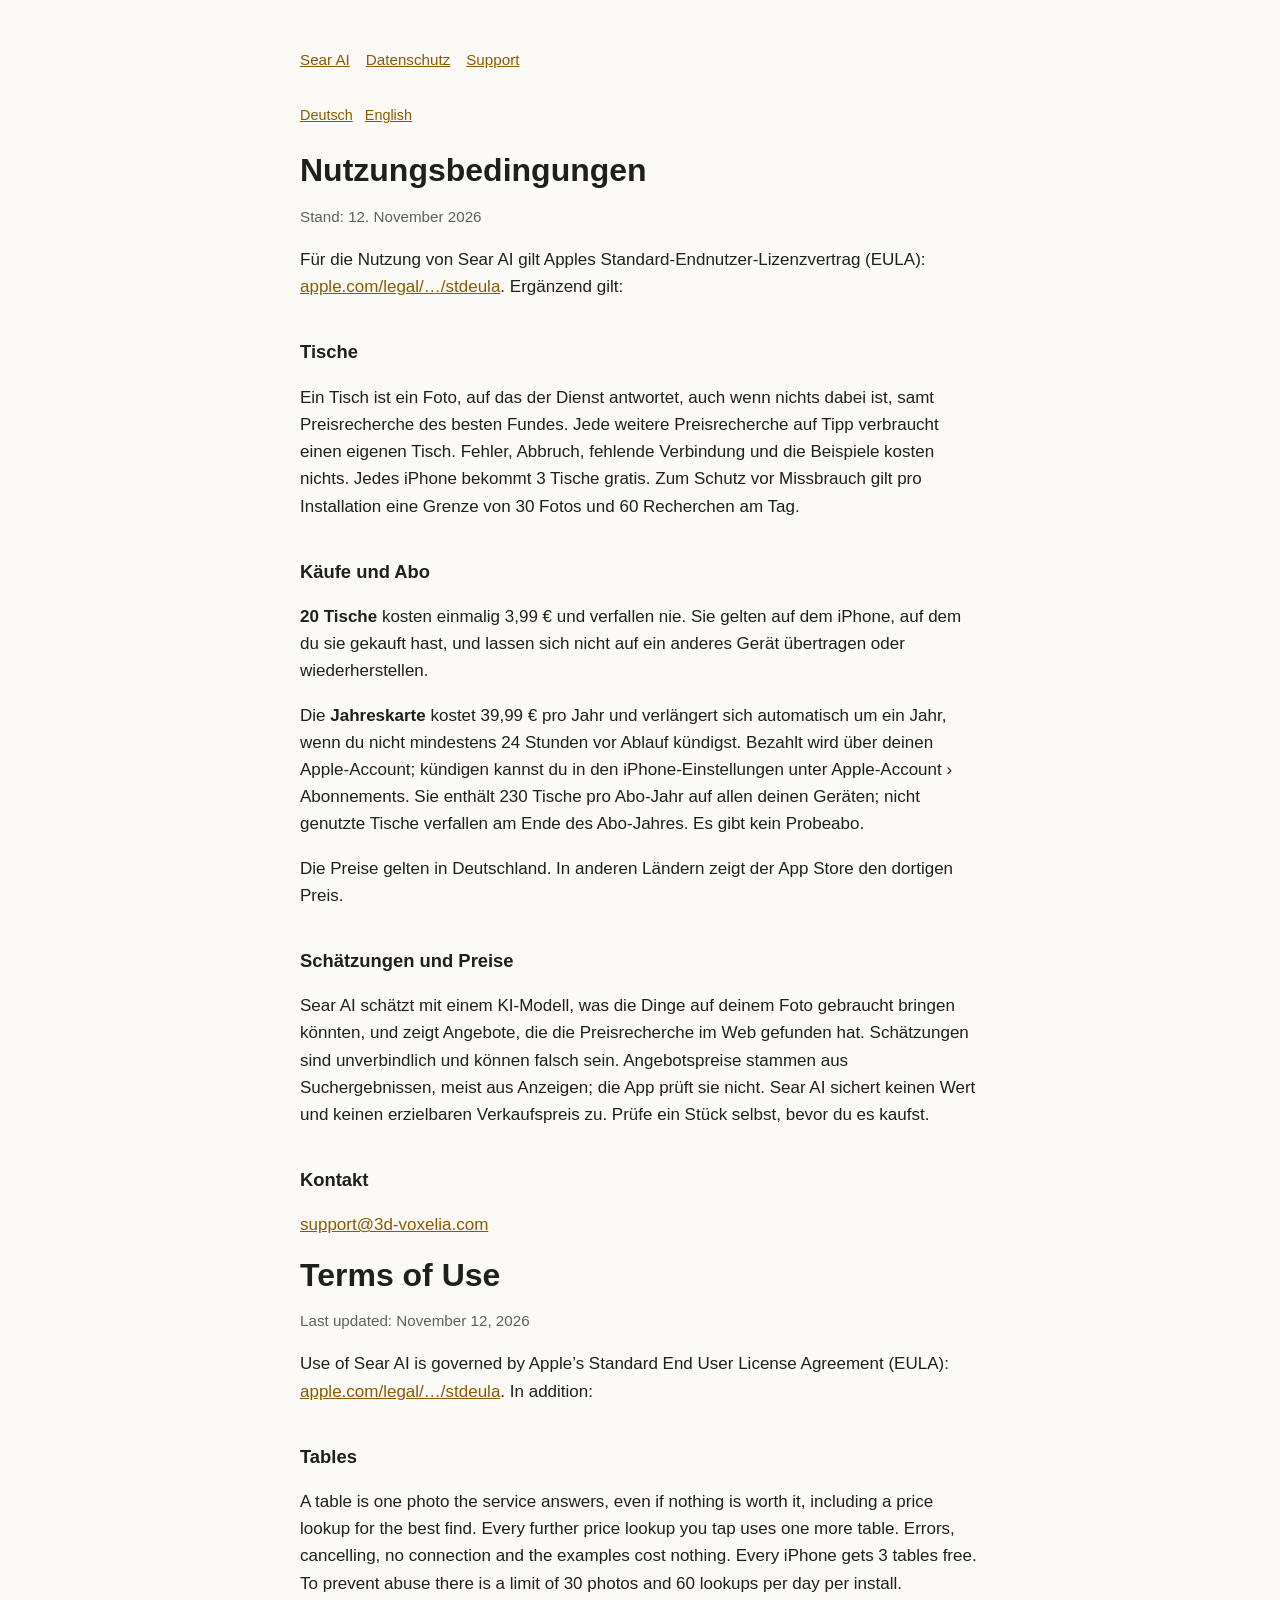
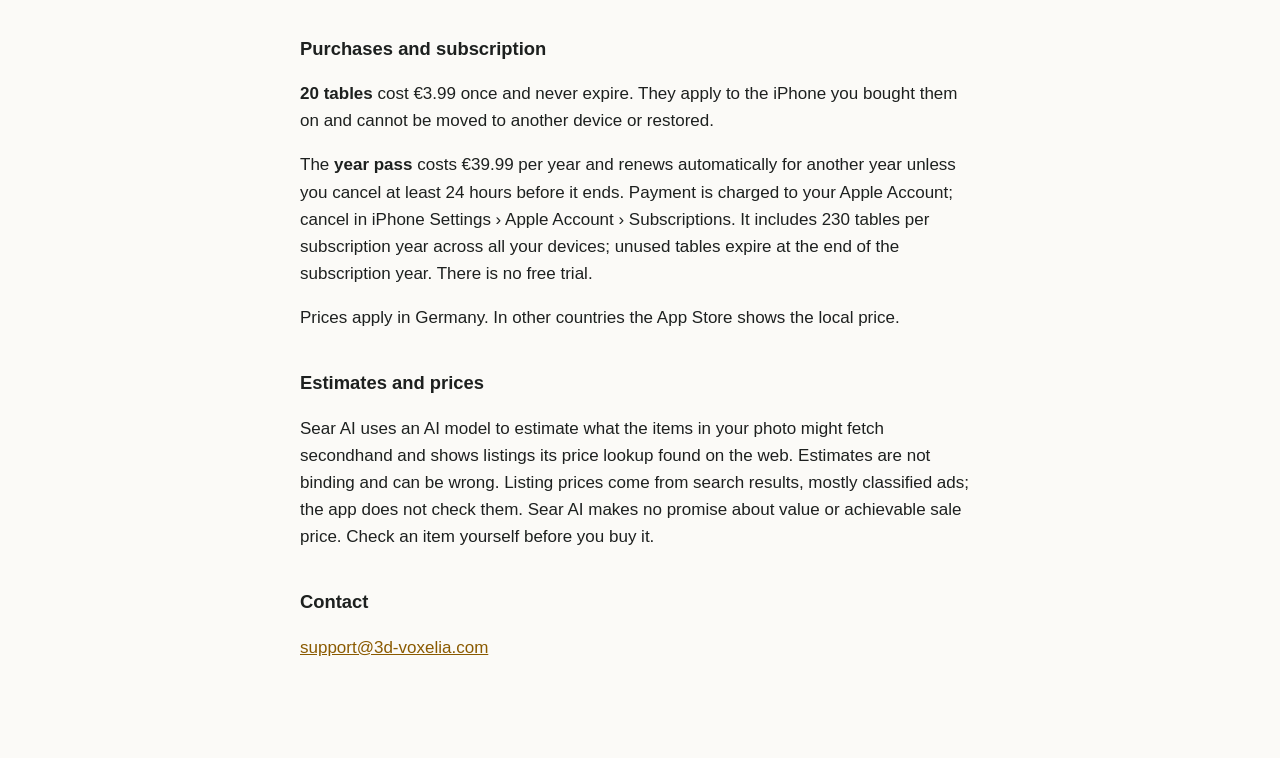
==== terms.html @ 73d8c82b "Legal-Seiten" ====
<!doctype html>
<html lang="de">
<head>
<meta charset="utf-8"><meta name="viewport" content="width=device-width,initial-scale=1">
<title>Sear AI – Nutzungsbedingungen / Terms</title><link rel="stylesheet" href="style.css">
</head>
<body><main>
<nav><a href="index.html">Sear AI</a><a href="privacy.html">Datenschutz</a><a href="support.html">Support</a></nav>
<div class="lang"><a href="#de">Deutsch</a><a href="#en">English</a></div>

<!-- Pläne: backend/src/limits.ts APPRAISE_PLANS, Schatzsucher/Core/Services/Plans.swift, Core/Data/Wallet.swift. -->
<section id="de">
<h1>Nutzungsbedingungen</h1>
<p class="muted">Stand: 12. November 2026</p>
<p>Für die Nutzung von Sear AI gilt Apples Standard-Endnutzer-Lizenzvertrag (EULA): <a href="https://www.apple.com/legal/internet-services/itunes/dev/stdeula/">apple.com/legal/…/stdeula</a>. Ergänzend gilt:</p>

<h2>Tische</h2>
<p>Ein Tisch ist ein Foto, auf das der Dienst antwortet, auch wenn nichts dabei ist, samt Preisrecherche des besten Fundes. Jede weitere Preisrecherche auf Tipp verbraucht einen eigenen Tisch. Fehler, Abbruch, fehlende Verbindung und die Beispiele kosten nichts. Jedes iPhone bekommt 3 Tische gratis. Zum Schutz vor Missbrauch gilt pro Installation eine Grenze von 30 Fotos und 60 Recherchen am Tag.</p>

<h2>Käufe und Abo</h2>
<p><strong>20 Tische</strong> kosten einmalig 3,99 € und verfallen nie. Sie gelten auf dem iPhone, auf dem du sie gekauft hast, und lassen sich nicht auf ein anderes Gerät übertragen oder wiederherstellen.</p>
<p>Die <strong>Jahreskarte</strong> kostet 39,99 € pro Jahr und verlängert sich automatisch um ein Jahr, wenn du nicht mindestens 24 Stunden vor Ablauf kündigst. Bezahlt wird über deinen Apple-Account; kündigen kannst du in den iPhone-Einstellungen unter Apple-Account › Abonnements. Sie enthält 230 Tische pro Abo-Jahr auf allen deinen Geräten; nicht genutzte Tische verfallen am Ende des Abo-Jahres. Es gibt kein Probeabo.</p>
<p>Die Preise gelten in Deutschland. In anderen Ländern zeigt der App Store den dortigen Preis.</p>

<h2>Schätzungen und Preise</h2>
<p>Sear AI schätzt mit einem KI-Modell, was die Dinge auf deinem Foto gebraucht bringen könnten, und zeigt Angebote, die die Preisrecherche im Web gefunden hat. Schätzungen sind unverbindlich und können falsch sein. Angebotspreise stammen aus Suchergebnissen, meist aus Anzeigen; die App prüft sie nicht. Sear AI sichert keinen Wert und keinen erzielbaren Verkaufspreis zu. Prüfe ein Stück selbst, bevor du es kaufst.</p>

<h2>Kontakt</h2>
<p><a href="mailto:support@3d-voxelia.com">support@3d-voxelia.com</a></p>
</section>

<section id="en">
<h1>Terms of Use</h1>
<p class="muted">Last updated: November 12, 2026</p>
<p>Use of Sear AI is governed by Apple’s Standard End User License Agreement (EULA): <a href="https://www.apple.com/legal/internet-services/itunes/dev/stdeula/">apple.com/legal/…/stdeula</a>. In addition:</p>

<h2>Tables</h2>
<p>A table is one photo the service answers, even if nothing is worth it, including a price lookup for the best find. Every further price lookup you tap uses one more table. Errors, cancelling, no connection and the examples cost nothing. Every iPhone gets 3 tables free. To prevent abuse there is a limit of 30 photos and 60 lookups per day per install.</p>

<h2>Purchases and subscription</h2>
<p><strong>20 tables</strong> cost €3.99 once and never expire. They apply to the iPhone you bought them on and cannot be moved to another device or restored.</p>
<p>The <strong>year pass</strong> costs €39.99 per year and renews automatically for another year unless you cancel at least 24 hours before it ends. Payment is charged to your Apple Account; cancel in iPhone Settings › Apple Account › Subscriptions. It includes 230 tables per subscription year across all your devices; unused tables expire at the end of the subscription year. There is no free trial.</p>
<p>Prices apply in Germany. In other countries the App Store shows the local price.</p>

<h2>Estimates and prices</h2>
<p>Sear AI uses an AI model to estimate what the items in your photo might fetch secondhand and shows listings its price lookup found on the web. Estimates are not binding and can be wrong. Listing prices come from search results, mostly classified ads; the app does not check them. Sear AI makes no promise about value or achievable sale price. Check an item yourself before you buy it.</p>

<h2>Contact</h2>
<p><a href="mailto:support@3d-voxelia.com">support@3d-voxelia.com</a></p>
</section>
</main></body>
</html>
---- style.css ----
:root{--bg:#fbfaf7;--ink:#1d201f;--muted:#5b625f;--accent:#8A5A00;--line:#e4e1da;--card:#ffffff}
@media (prefers-color-scheme:dark){:root{--bg:#121413;--ink:#ecefed;--muted:#a3aaa6;--line:#2a2e2c;--card:#1a1d1c}}
*{box-sizing:border-box}
body{margin:0;background:var(--bg);color:var(--ink);font:17px/1.6 -apple-system,BlinkMacSystemFont,"Segoe UI",sans-serif}
main{max-width:720px;margin:0 auto;padding:48px 20px 80px}
h1{font-size:2rem;line-height:1.2;margin:0 0 .25em}
h2{font-size:1.15rem;margin:2em 0 .4em}
p,li{color:var(--ink)} .muted{color:var(--muted);font-size:.95rem}
a{color:var(--accent)}
nav{display:flex;gap:16px;flex-wrap:wrap;margin-bottom:32px;font-size:.95rem}
.lang{display:flex;gap:12px;font-size:.9rem;margin:8px 0 24px}
.card{background:var(--card);border:1px solid var(--line);border-radius:14px;padding:16px 18px}
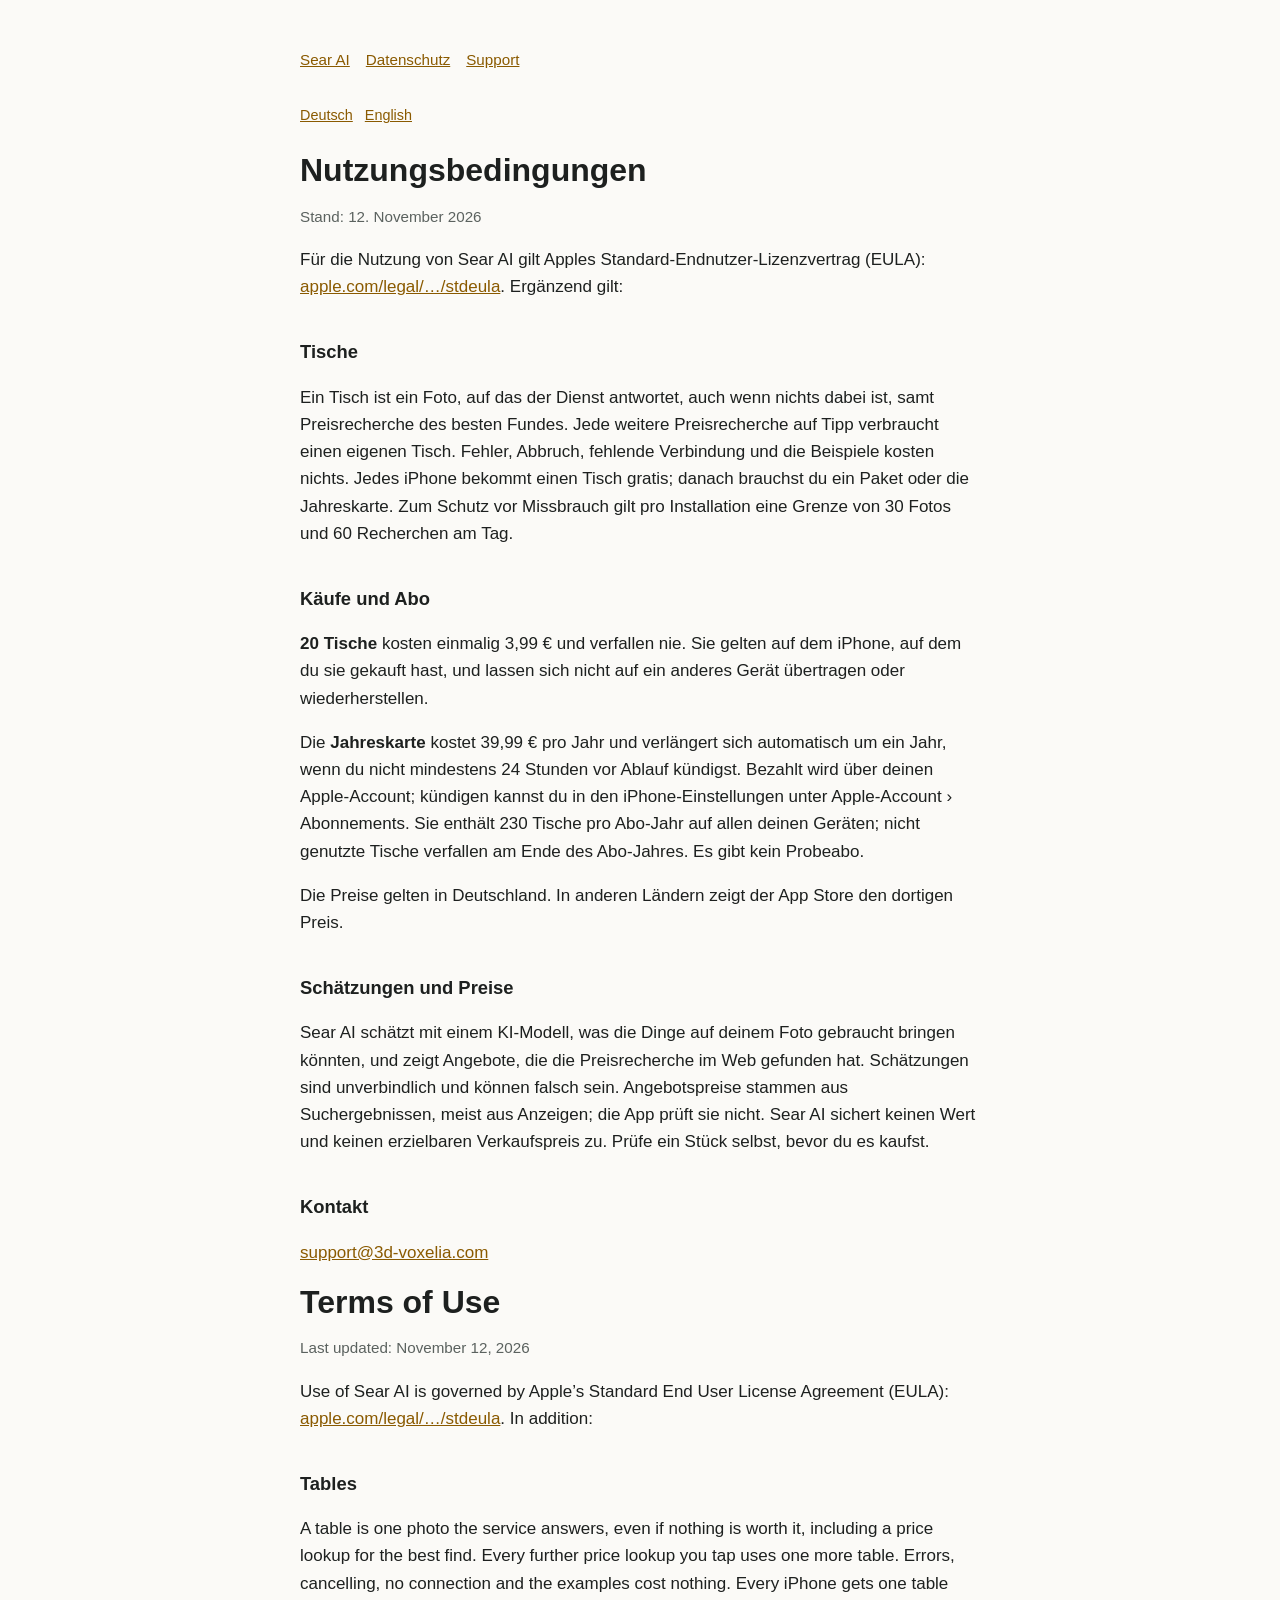
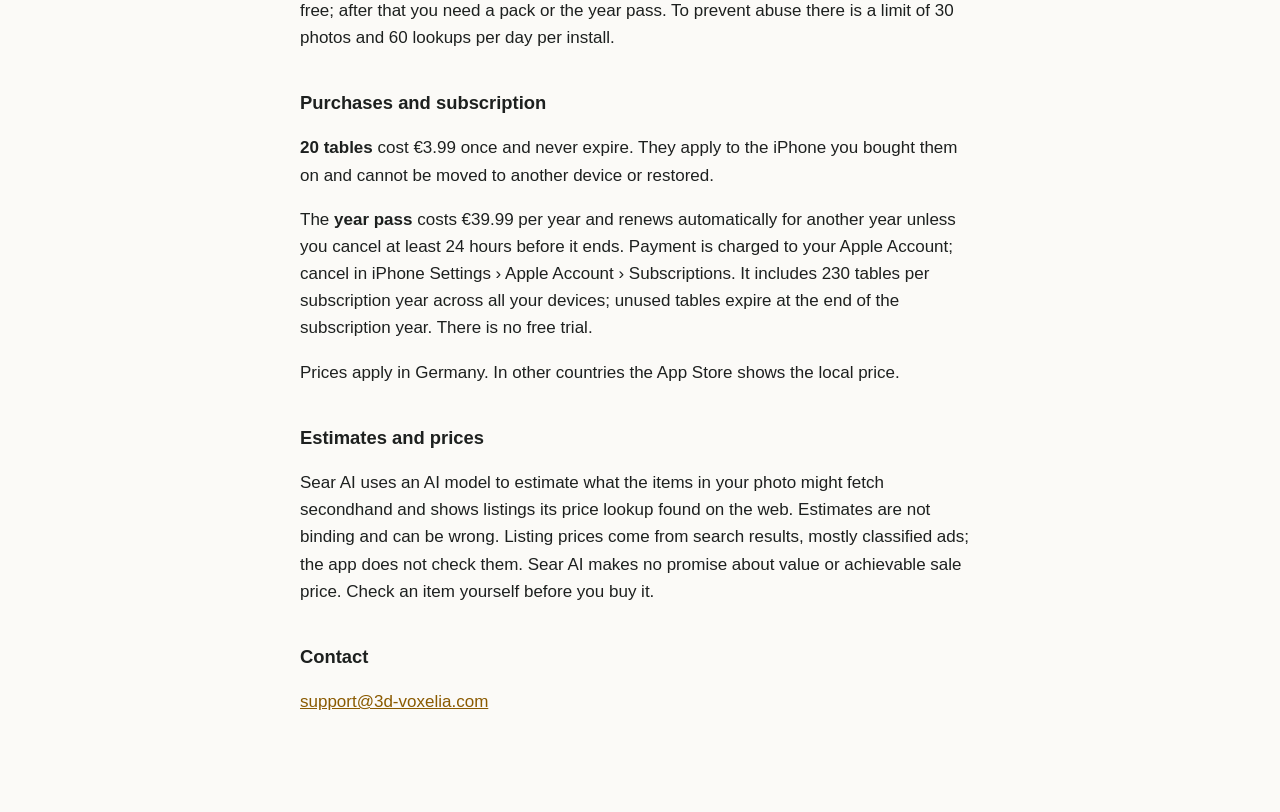
==== commit e3de2206: "Legal-Seiten aktualisieren" ====
--- a/terms.html
+++ b/terms.html
@@ -15,7 +15,7 @@
 <p>Für die Nutzung von Sear AI gilt Apples Standard-Endnutzer-Lizenzvertrag (EULA): <a href="https://www.apple.com/legal/internet-services/itunes/dev/stdeula/">apple.com/legal/…/stdeula</a>. Ergänzend gilt:</p>
 
 <h2>Tische</h2>
-<p>Ein Tisch ist ein Foto, auf das der Dienst antwortet, auch wenn nichts dabei ist, samt Preisrecherche des besten Fundes. Jede weitere Preisrecherche auf Tipp verbraucht einen eigenen Tisch. Fehler, Abbruch, fehlende Verbindung und die Beispiele kosten nichts. Jedes iPhone bekommt 3 Tische gratis. Zum Schutz vor Missbrauch gilt pro Installation eine Grenze von 30 Fotos und 60 Recherchen am Tag.</p>
+<p>Ein Tisch ist ein Foto, auf das der Dienst antwortet, auch wenn nichts dabei ist, samt Preisrecherche des besten Fundes. Jede weitere Preisrecherche auf Tipp verbraucht einen eigenen Tisch. Fehler, Abbruch, fehlende Verbindung und die Beispiele kosten nichts. Jedes iPhone bekommt einen Tisch gratis; danach brauchst du ein Paket oder die Jahreskarte. Zum Schutz vor Missbrauch gilt pro Installation eine Grenze von 30 Fotos und 60 Recherchen am Tag.</p>
 
 <h2>Käufe und Abo</h2>
 <p><strong>20 Tische</strong> kosten einmalig 3,99 € und verfallen nie. Sie gelten auf dem iPhone, auf dem du sie gekauft hast, und lassen sich nicht auf ein anderes Gerät übertragen oder wiederherstellen.</p>
@@ -35,7 +35,7 @@
 <p>Use of Sear AI is governed by Apple’s Standard End User License Agreement (EULA): <a href="https://www.apple.com/legal/internet-services/itunes/dev/stdeula/">apple.com/legal/…/stdeula</a>. In addition:</p>
 
 <h2>Tables</h2>
-<p>A table is one photo the service answers, even if nothing is worth it, including a price lookup for the best find. Every further price lookup you tap uses one more table. Errors, cancelling, no connection and the examples cost nothing. Every iPhone gets 3 tables free. To prevent abuse there is a limit of 30 photos and 60 lookups per day per install.</p>
+<p>A table is one photo the service answers, even if nothing is worth it, including a price lookup for the best find. Every further price lookup you tap uses one more table. Errors, cancelling, no connection and the examples cost nothing. Every iPhone gets one table free; after that you need a pack or the year pass. To prevent abuse there is a limit of 30 photos and 60 lookups per day per install.</p>
 
 <h2>Purchases and subscription</h2>
 <p><strong>20 tables</strong> cost €3.99 once and never expire. They apply to the iPhone you bought them on and cannot be moved to another device or restored.</p>
